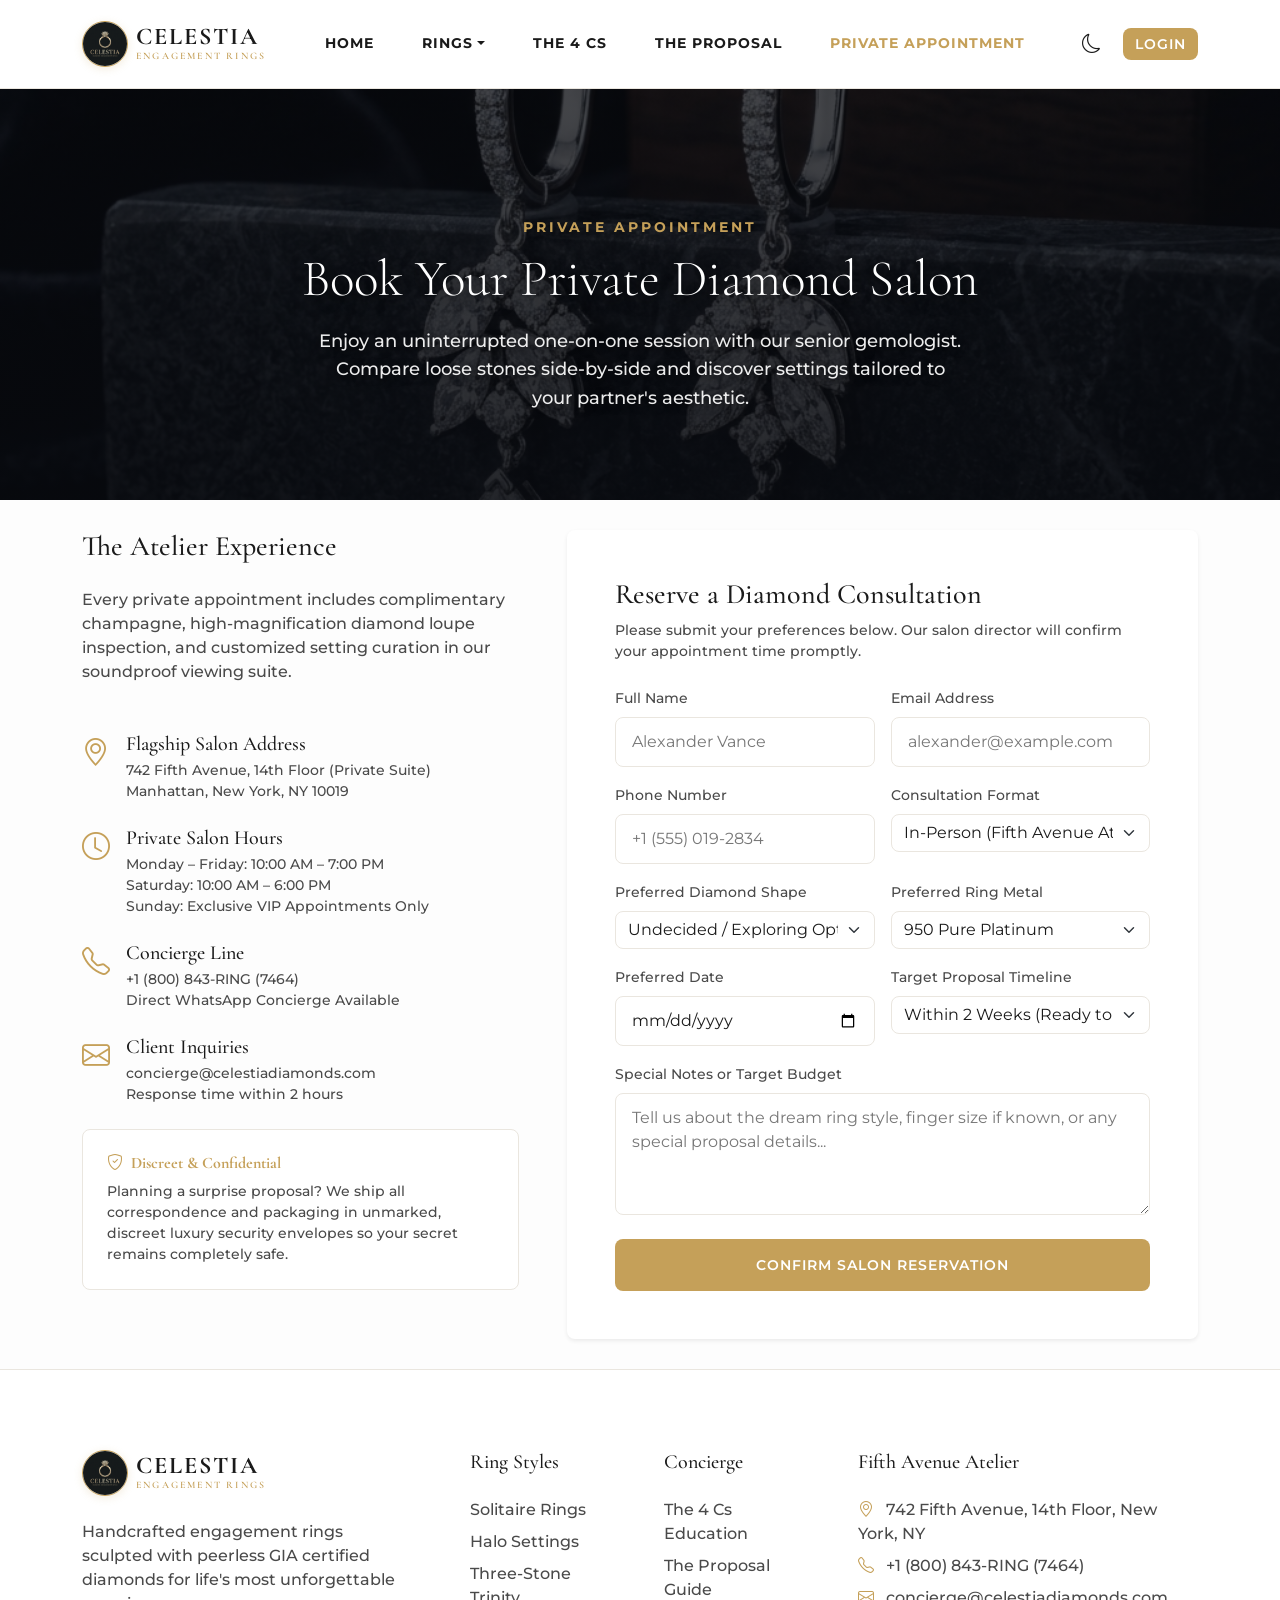
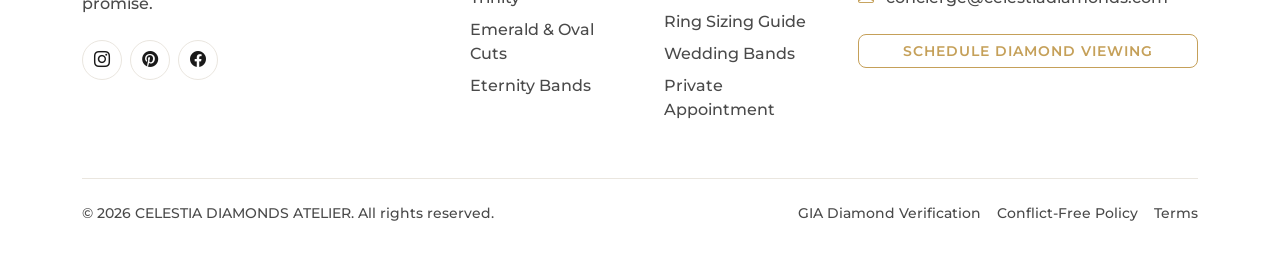
==== contact.html @ c5ca7480 "Add files via upload" ====
<!DOCTYPE html>
<html lang="en" data-theme="light" dir="ltr">

<head>
    <meta charset="UTF-8">
    <meta name="viewport" content="width=device-width, initial-scale=1.0">
    <title>Private Diamond Consultation & Salon | CELESTIA</title>
    <meta name="description" content="Book a private diamond consultation at CELESTIA's Fifth Avenue salon. View GIA certified loose diamonds, try bespoke ring settings, and meet with a master diamantaire.">
    <link href="https://cdn.jsdelivr.net/npm/bootstrap@5.3.0/dist/css/bootstrap.min.css" rel="stylesheet">
    <link href="https://cdn.jsdelivr.net/npm/bootstrap-icons@1.10.0/font/bootstrap-icons.css" rel="stylesheet">
    <link rel="stylesheet" href="assets/css/style.css">
    <link rel="icon" type="image/png" href="assets/images/favicon.png">
</head>

<body>

    <!-- Header Navigation -->
    <nav class="navbar navbar-expand-lg sticky-top">
        <div class="container">
            <a class="navbar-brand text-nowrap d-flex align-items-center gap-2" href="index.html">
                <img src="assets/images/logo-main.png" alt="Celestia Diamonds Logo" class="brand-logo-img">
                <div class="d-flex flex-column justify-content-center">
                    <span class="brand-font" style="line-height: 1; letter-spacing: 2px;">CELESTIA</span>
                    <span style="font-size: 0.62rem; letter-spacing: 2.2px; color: var(--accent-gold); font-weight: 600; text-transform: uppercase;">ENGAGEMENT RINGS</span>
                </div>
            </a>

            <div class="d-flex align-items-center order-lg-3 gap-3">
                <div class="desktop-auth-btns d-none d-lg-flex ms-3">
                    <a href="login.html" class="btn btn-gold">Login</a>
                </div>

                <button class="navbar-toggler ms-2 border-0" type="button" data-bs-toggle="collapse"
                    data-bs-target="#navbarContent" aria-label="Toggle navigation">
                    <span class="navbar-toggler-icon"></span>
                </button>
            </div>

            <div class="collapse navbar-collapse order-lg-2" id="navbarContent">
                <ul class="navbar-nav mx-auto mb-2 mb-lg-0 gap-lg-3">
                    <li class="nav-item"><a class="nav-link" href="index.html">Home</a></li>
                    <li class="nav-item dropdown">
                        <a class="nav-link dropdown-toggle" href="#" role="button" data-bs-toggle="dropdown">Rings</a>
                        <ul class="dropdown-menu border-0 shadow-sm">
                            <li><a class="dropdown-item" href="jewellery.html#solitaires">Solitaire Rings</a></li>
                            <li><a class="dropdown-item" href="jewellery.html#halos">Halo & Pavé</a></li>
                            <li><a class="dropdown-item" href="jewellery.html#three-stone">Three-Stone Trinity</a></li>
                            <li><a class="dropdown-item" href="jewellery.html#fancy-cuts">Emerald & Oval Cuts</a></li>
                            <li><a class="dropdown-item" href="jewellery.html#vintage">Vintage Heirloom</a></li>
                            <li><hr class="dropdown-divider"></li>
                            <li><a class="dropdown-item" href="jewellery.html#bands">Diamond Wedding Bands</a></li>
                        </ul>
                    </li>
                    <li class="nav-item"><a class="nav-link" href="diamonds.html">The 4 Cs</a></li>
                    <li class="nav-item"><a class="nav-link" href="gifting.html">The Proposal</a></li>
                    <li class="nav-item"><a class="nav-link active" href="contact.html">Private Appointment</a></li>
                </ul>

                <div class="d-flex align-items-center justify-content-center gap-3 my-3 my-lg-0 ms-lg-2">
                    <button id="theme-toggle" class="icon-btn" title="Toggle Theme"><i class="bi bi-moon"></i></button>
                </div>
                <div class="d-lg-none mt-3 pb-3 border-top pt-3 d-flex flex-column gap-2">
                    <a href="login.html" class="btn btn-gold w-100">Login</a>
                </div>
            </div>
        </div>
    </nav>

    <!-- Page Hero Banner with Diamond Background -->
    <div class="page-hero-banner" style="background-image: url('assets/images/earring.png');">
        <div class="container text-center">
            <span class="hero-subtitle text-uppercase letter-spacing-2 d-block mb-2">Private Appointment</span>
            <h1 class="brand-font display-4 mb-3">Book Your Private Diamond Salon</h1>
            <p class="mx-auto mb-0" style="max-width: 650px;">Enjoy an uninterrupted one-on-one session with our senior gemologist. Compare loose stones side-by-side and discover settings tailored to your partner's aesthetic.</p>
        </div>
    </div>

    <!-- Contact & Booking Section -->
    <section class="section-padding">
        <div class="container">
            <div class="row g-5">
                <div class="col-lg-5">
                    <h3 class="brand-font mb-4">The Atelier Experience</h3>
                    <p class="text-secondary mb-5">Every private appointment includes complimentary champagne, high-magnification diamond loupe inspection, and customized setting curation in our soundproof viewing suite.</p>

                    <div class="mb-4 d-flex align-items-start gap-3">
                        <i class="bi bi-geo-alt fs-3 text-gold"></i>
                        <div>
                            <h5 class="brand-font mb-1">Flagship Salon Address</h5>
                            <p class="text-secondary small mb-0">742 Fifth Avenue, 14th Floor (Private Suite)<br>Manhattan, New York, NY 10019</p>
                        </div>
                    </div>

                    <div class="mb-4 d-flex align-items-start gap-3">
                        <i class="bi bi-clock fs-3 text-gold"></i>
                        <div>
                            <h5 class="brand-font mb-1">Private Salon Hours</h5>
                            <p class="text-secondary small mb-0">Monday – Friday: 10:00 AM – 7:00 PM<br>Saturday: 10:00 AM – 6:00 PM<br>Sunday: Exclusive VIP Appointments Only</p>
                        </div>
                    </div>

                    <div class="mb-4 d-flex align-items-start gap-3">
                        <i class="bi bi-telephone fs-3 text-gold"></i>
                        <div>
                            <h5 class="brand-font mb-1">Concierge Line</h5>
                            <p class="text-secondary small mb-0">+1 (800) 843-RING (7464)<br>Direct WhatsApp Concierge Available</p>
                        </div>
                    </div>

                    <div class="mb-4 d-flex align-items-start gap-3">
                        <i class="bi bi-envelope fs-3 text-gold"></i>
                        <div>
                            <h5 class="brand-font mb-1">Client Inquiries</h5>
                            <p class="text-secondary small mb-0">concierge@celestiadiamonds.com<br>Response time within 2 hours</p>
                        </div>
                    </div>

                    <div class="p-4 bg-surface rounded border mt-4" style="border-color: var(--border-color) !important;">
                        <h6 class="brand-font text-gold mb-2"><i class="bi bi-shield-check me-2"></i>Discreet & Confidential</h6>
                        <p class="text-secondary small mb-0">Planning a surprise proposal? We ship all correspondence and packaging in unmarked, discreet luxury security envelopes so your secret remains completely safe.</p>
                    </div>
                </div>

                <!-- Booking Form -->
                <div class="col-lg-7">
                    <div class="premium-card p-4 p-md-5 bg-white border-0 shadow-sm rounded">
                        <h3 class="brand-font mb-2">Reserve a Diamond Consultation</h3>
                        <p class="text-secondary small mb-4">Please submit your preferences below. Our salon director will confirm your appointment time promptly.</p>

                        <form id="appointment-form">
                            <div class="row g-3">
                                <div class="col-md-6">
                                    <label class="form-label small fw-semibold text-secondary">Full Name</label>
                                    <input type="text" class="form-control" required placeholder="Alexander Vance">
                                </div>
                                <div class="col-md-6">
                                    <label class="form-label small fw-semibold text-secondary">Email Address</label>
                                    <input type="email" class="form-control" required placeholder="alexander@example.com">
                                </div>
                                <div class="col-md-6">
                                    <label class="form-label small fw-semibold text-secondary">Phone Number</label>
                                    <input type="tel" class="form-control" placeholder="+1 (555) 019-2834">
                                </div>
                                <div class="col-md-6">
                                    <label class="form-label small fw-semibold text-secondary">Consultation Format</label>
                                    <select class="form-select">
                                        <option value="salon">In-Person (Fifth Avenue Atelier)</option>
                                        <option value="virtual">Virtual 1-on-1 HD Video Session</option>
                                    </select>
                                </div>
                                <div class="col-md-6">
                                    <label class="form-label small fw-semibold text-secondary">Preferred Diamond Shape</label>
                                    <select class="form-select">
                                        <option value="any">Undecided / Exploring Options</option>
                                        <option value="round">Round Brilliant</option>
                                        <option value="oval">Oval Cut</option>
                                        <option value="emerald">Emerald Cut</option>
                                        <option value="cushion">Cushion Cut</option>
                                        <option value="pear">Pear Cut</option>
                                        <option value="radiant">Radiant Cut</option>
                                    </select>
                                </div>
                                <div class="col-md-6">
                                    <label class="form-label small fw-semibold text-secondary">Preferred Ring Metal</label>
                                    <select class="form-select">
                                        <option value="platinum">950 Pure Platinum</option>
                                        <option value="yellow-gold">18k Royal Yellow Gold</option>
                                        <option value="white-gold">18k White Gold</option>
                                        <option value="rose-gold">18k Rose Gold</option>
                                    </select>
                                </div>
                                <div class="col-md-6">
                                    <label class="form-label small fw-semibold text-secondary">Preferred Date</label>
                                    <input type="date" class="form-control" required>
                                </div>
                                <div class="col-md-6">
                                    <label class="form-label small fw-semibold text-secondary">Target Proposal Timeline</label>
                                    <select class="form-select">
                                        <option value="urgent">Within 2 Weeks (Ready to Ship)</option>
                                        <option value="month">Within 1-2 Months</option>
                                        <option value="three-months">Within 3-6 Months</option>
                                        <option value="exploring">Just Beginning the Journey</option>
                                    </select>
                                </div>
                                <div class="col-12">
                                    <label class="form-label small fw-semibold text-secondary">Special Notes or Target Budget</label>
                                    <textarea class="form-control" rows="4" placeholder="Tell us about the dream ring style, finger size if known, or any special proposal details..."></textarea>
                                </div>
                                <div class="col-12 mt-4">
                                    <button type="submit" class="btn btn-gold w-100 py-3">Confirm Salon Reservation</button>
                                </div>
                            </div>
                        </form>
                    </div>
                </div>
            </div>
        </div>
    </section>

    <!-- Footer -->
    <footer class="footer">
        <div class="container">
            <div class="row g-5 mb-5">
                <div class="col-lg-4">
                    <a class="navbar-brand text-nowrap d-flex align-items-center gap-2 mb-4" href="index.html">
                        <img src="assets/images/logo-main.png" alt="Celestia Diamonds Logo" class="brand-logo-img">
                        <div class="d-flex flex-column justify-content-center">
                            <span class="brand-font" style="line-height: 1; letter-spacing: 2px;">CELESTIA</span>
                            <span style="font-size: 0.62rem; letter-spacing: 2.2px; color: var(--accent-gold); font-weight: 600; text-transform: uppercase;">ENGAGEMENT RINGS</span>
                        </div>
                    </a>
                    <p class="text-secondary mb-4 pe-lg-4">Handcrafted engagement rings sculpted with peerless GIA certified diamonds for life's most unforgettable promise.</p>
                    <div class="d-flex gap-2 social-links">
                        <a href="#"><i class="bi bi-instagram"></i></a>
                        <a href="#"><i class="bi bi-pinterest"></i></a>
                        <a href="#"><i class="bi bi-facebook"></i></a>
                    </div>
                </div>

                <div class="col-lg-2 col-md-6">
                    <h5 class="brand-font mb-4">Ring Styles</h5>
                    <a href="jewellery.html#solitaires" class="footer-link">Solitaire Rings</a>
                    <a href="jewellery.html#halos" class="footer-link">Halo Settings</a>
                    <a href="jewellery.html#three-stone" class="footer-link">Three-Stone Trinity</a>
                    <a href="jewellery.html#fancy-cuts" class="footer-link">Emerald & Oval Cuts</a>
                    <a href="jewellery.html#bands" class="footer-link">Eternity Bands</a>
                </div>

                <div class="col-lg-2 col-md-6">
                    <h5 class="brand-font mb-4">Concierge</h5>
                    <a href="diamonds.html" class="footer-link">The 4 Cs Education</a>
                    <a href="gifting.html" class="footer-link">The Proposal Guide</a>
                    <a href="jewellery.html" class="footer-link">Ring Sizing Guide</a>
                    <a href="jewellery.html#bands" class="footer-link">Wedding Bands</a>
                    <a href="contact.html" class="footer-link">Private Appointment</a>
                </div>

                <div class="col-lg-4 col-md-12">
                    <h5 class="brand-font mb-4">Fifth Avenue Atelier</h5>
                    <p class="text-secondary mb-2"><i class="bi bi-geo-alt me-2 text-gold"></i> 742 Fifth Avenue, 14th Floor, New York, NY</p>
                    <p class="text-secondary mb-2"><i class="bi bi-telephone me-2 text-gold"></i> +1 (800) 843-RING (7464)</p>
                    <p class="text-secondary mb-4"><i class="bi bi-envelope me-2 text-gold"></i> concierge@celestiadiamonds.com</p>
                    <a href="contact.html" class="btn btn-outline-gold w-100">Schedule Diamond Viewing</a>
                </div>
            </div>

            <div class="d-flex flex-column flex-md-row justify-content-between align-items-center border-top pt-4"
                style="border-color: var(--border-color) !important;">
                <p class="text-secondary small mb-0">&copy; <span id="current-year"></span> CELESTIA DIAMONDS ATELIER. All rights reserved.</p>
                <div class="d-flex gap-3 mt-3 mt-md-0">
                    <a href="#" class="text-secondary small text-decoration-none">GIA Diamond Verification</a>
                    <a href="#" class="text-secondary small text-decoration-none">Conflict-Free Policy</a>
                    <a href="#" class="text-secondary small text-decoration-none">Terms</a>
                </div>
            </div>
        </div>
    </footer>

    <script src="https://cdn.jsdelivr.net/npm/bootstrap@5.3.0/dist/js/bootstrap.bundle.min.js"></script>
    <script src="assets/js/main.js"></script>
</body>

</html>
---- assets/css/style.css ----
@import url('https://fonts.googleapis.com/css2?family=Cormorant+Garamond:ital,wght@0,400;0,500;0,600;0,700;1,400;1,600&family=Montserrat:wght@300;400;500;600;700&display=swap');

:root {
    --bg-color: #FDFDFD;
    --surface-color: #FFFFFF;
    --text-primary: #1A1A1A;
    --text-secondary: #4A4A4A;
    --accent-gold: #C5A059;
    --accent-gold-hover: #AF8B44;
    --border-color: #EAE6DF;
    
    --border-radius-sm: 4px;
    --border-radius: 8px;
    --border-radius-lg: 12px;
    --border-radius-circle: 50%;
    
    /* Override Bootstrap border radius variables */
    --bs-border-radius: var(--border-radius);
    --bs-border-radius-sm: var(--border-radius-sm);
    --bs-border-radius-lg: var(--border-radius-lg);
    --bs-border-radius-xl: var(--border-radius-lg);
    --bs-border-radius-2xl: 16px;
    
    --font-heading: 'Cormorant Garamond', Georgia, serif;
    --font-body: 'Montserrat', sans-serif;
    
    --transition: all 0.3s ease-in-out;
}

[data-theme="dark"] {
    --bg-color: #121212;
    --surface-color: #1E1E1E;
    --text-primary: #FFFFFF;
    --text-secondary: #E0E0E0;
    --border-color: #333333;
}

[data-theme="dark"] .text-secondary {
    color: var(--text-secondary) !important;
}

[data-theme="dark"] ul.list-unstyled li,
[data-theme="dark"] .list-unstyled li {
    color: var(--text-primary) !important;
}

[data-theme="dark"] .navbar-toggler-icon {
    filter: invert(1);
}

[data-theme="dark"] .bg-light {
    background-color: var(--bg-color) !important;
    color: var(--text-primary) !important;
}

[data-theme="dark"] .bg-white {
    background-color: var(--surface-color) !important;
    color: var(--text-primary) !important;
}

[data-theme="dark"] .text-dark {
    color: var(--text-primary) !important;
}

[data-theme="dark"] .btn-outline-dark {
    border-color: var(--accent-gold) !important;
    color: var(--accent-gold) !important;
}

[data-theme="dark"] .btn-outline-dark:hover {
    background-color: var(--accent-gold) !important;
    color: #FFFFFF !important;
}

.bg-gold {
    background-color: var(--accent-gold) !important;
    color: #FFFFFF !important;
}

.bg-gold i, 
.bg-gold h1, .bg-gold h2, .bg-gold h3, .bg-gold h4, .bg-gold h5, .bg-gold h6, 
.bg-gold p, .bg-gold span {
    color: #FFFFFF !important;
}

html, body {
    max-width: 100%;
    overflow-x: hidden;
}

body {
    background-color: var(--bg-color);
    color: var(--text-primary);
    font-family: var(--font-body);
    font-weight: 500;
    transition: background-color 0.3s ease, color 0.3s ease;
    padding-top: 80px;
}

h1, h2, h3, h4, h5, h6, .brand-font {
    font-family: var(--font-heading);
}

/* RTL Support */
[dir="rtl"] {
    text-align: right;
}

[dir="rtl"] .ms-auto {
    margin-right: auto !important;
    margin-left: 0 !important;
}

[dir="rtl"] .me-3 {
    margin-left: 1rem !important;
    margin-right: 0 !important;
}

[dir="rtl"] .ps-3 {
    padding-right: 1rem !important;
    padding-left: 0 !important;
}

/* Navigation */
.navbar {
    background-color: var(--surface-color);
    border-bottom: 1px solid var(--border-color);
    padding: 1rem 0;
    position: fixed !important;
    top: 0;
    left: 0;
    width: 100%;
    z-index: 1050 !important;
}

.nav-link, .navbar-brand {
    color: var(--text-primary) !important;
}

.navbar-brand {
    font-family: var(--font-heading);
    font-size: 1.5rem;
    font-weight: 700;
}

.nav-link {
    font-weight: 700;
    text-transform: uppercase;
    font-size: 0.9rem;
    letter-spacing: 1px;
    padding: 0.5rem 1rem !important;
    transition: var(--transition);
}

.nav-link:hover, .nav-link.active {
    color: var(--accent-gold) !important;
}

.btn {
    border-radius: var(--border-radius);
}

.btn-gold {
    background-color: var(--accent-gold);
    color: #fff;
    border: none;
    border-radius: var(--border-radius);
    transition: var(--transition);
    text-transform: uppercase;
    letter-spacing: 1px;
    font-size: 0.85rem;
    font-weight: 600;
}

.btn-gold:hover {
    background-color: var(--accent-gold-hover);
    color: #fff;
}

.btn-outline-gold {
    border: 1px solid var(--accent-gold);
    color: var(--accent-gold);
    background: transparent;
    border-radius: var(--border-radius);
    transition: var(--transition);
    text-transform: uppercase;
    letter-spacing: 1px;
    font-size: 0.85rem;
    font-weight: 600;
}

.btn-outline-gold:hover {
    background-color: var(--accent-gold);
    color: #fff;
}

.brand-logo-img {
    height: 46px;
    width: 46px;
    object-fit: cover;
    border-radius: 50%;
    border: 1.5px solid var(--accent-gold);
    box-shadow: 0 2px 8px rgba(197, 160, 89, 0.2);
}

/* Utilities */
.text-gold {
    color: var(--accent-gold) !important;
    font-weight: 700 !important;
}
.text-secondary {
    color: var(--text-secondary) !important;
    font-weight: 500 !important;
}
.lead {
    font-weight: 500 !important;
}
.bg-surface {
    background-color: var(--surface-color) !important;
}

/* Theme Toggle & RTL Toggle */
.icon-btn {
    cursor: pointer;
    font-size: 1.2rem;
    color: var(--text-primary);
    transition: var(--transition);
    background: transparent;
    border: none;
    display: flex;
    align-items: center;
    justify-content: center;
}

.icon-btn:hover {
    color: var(--accent-gold);
}

/* Hero Section */
.hero-section {
    height: calc(100vh - 70px);
    display: flex;
    align-items: center;
    position: relative;
    background-color: var(--surface-color);
    overflow: hidden;
}

.hero-content {
    z-index: 2;
    position: relative;
}

.hero-subtitle {
    font-size: 0.9rem;
    text-transform: uppercase;
    letter-spacing: 3px;
    color: var(--accent-gold);
    display: block;
    margin-bottom: 1rem;
    font-weight: 700;
}

.hero-title {
    font-size: 4rem;
    line-height: 1.2;
    margin-bottom: 1.5rem;
}

@media (max-width: 768px) {
    .hero-section {
        height: auto;
        min-height: auto;
        padding: 2rem 0;
    }
    .hero-title {
        font-size: 2.5rem;
    }
}

/* Page Hero Banner with Diamond Background */
.page-hero-banner {
    position: relative;
    min-height: 420px;
    display: flex;
    align-items: center;
    justify-content: center;
    background-size: cover;
    background-position: center center;
    background-repeat: no-repeat;
    color: #ffffff !important;
    padding: 130px 20px 80px;
    margin-top: 0;
    overflow: hidden;
    text-align: center;
}

.page-hero-banner::before {
    content: '';
    position: absolute;
    top: 0;
    left: 0;
    width: 100%;
    height: 100%;
    background: linear-gradient(180deg, rgba(8, 10, 15, 0.75) 0%, rgba(8, 10, 15, 0.88) 100%);
    z-index: 1;
}

.page-hero-banner .container {
    position: relative;
    z-index: 2;
    max-width: 900px;
    margin: 0 auto;
}

.page-hero-banner .hero-subtitle {
    color: var(--accent-gold) !important;
    letter-spacing: 3px;
    font-size: 0.88rem;
    font-weight: 700;
    text-transform: uppercase;
    display: inline-block;
    margin-bottom: 0.85rem;
    text-shadow: 0 2px 8px rgba(0, 0, 0, 0.7);
}

.page-hero-banner h1,
.page-hero-banner .hero-title {
    color: #ffffff !important;
    font-family: var(--font-heading);
    font-size: 3.2rem;
    line-height: 1.25;
    margin-bottom: 1.1rem;
    text-shadow: 0 4px 16px rgba(0, 0, 0, 0.8);
}

.page-hero-banner p,
.page-hero-banner .lead {
    color: rgba(255, 255, 255, 0.92) !important;
    text-shadow: 0 2px 8px rgba(0, 0, 0, 0.7);
    font-size: 1.12rem;
    line-height: 1.6;
    max-width: 720px;
    margin: 0 auto;
}

@media (max-width: 768px) {
    .page-hero-banner {
        min-height: 340px;
        padding: 110px 15px 60px;
    }
    .page-hero-banner h1,
    .page-hero-banner .hero-title {
        font-size: 2.2rem;
    }
    .page-hero-banner p {
        font-size: 1rem;
    }
}

/* Sections */
.section-padding {
    padding: 30px 0;
}

.section-title {
    margin-bottom: 3rem;
}

.section-title h2 {
    font-size: 2.5rem;
    margin-top: 0.5rem;
}

/* Cards & Boxed Containers */
.card,
.premium-card {
    background-color: var(--surface-color);
    border: 1px solid var(--border-color);
    border-radius: var(--border-radius) !important;
    overflow: hidden;
    transition: var(--transition);
    height: 100%;
    display: flex;
    flex-direction: column;
}

.border:not(hr):not(input):not(select):not(textarea):not(button):not(.border-bottom):not(.border-top):not(.border-start):not(.border-end):not(.border-0) {
    border-radius: var(--border-radius);
}

.rounded {
    border-radius: var(--border-radius) !important;
}

.premium-card.text-center {
    align-items: center;
}

.premium-card > *:last-child {
    margin-top: auto !important;
}

.premium-card:hover {
    transform: translateY(-10px);
    box-shadow: 0 15px 30px rgba(0,0,0,0.05);
    border-color: var(--accent-gold);
}

[data-theme="dark"] .premium-card:hover {
    box-shadow: 0 15px 30px rgba(0,0,0,0.5);
}

.premium-img-container {
    height: 300px;
    background-color: #f5f5f5;
    position: relative;
    overflow: hidden;
    border-radius: var(--border-radius);
}

.premium-img-container.rounded-circle {
    border-radius: 50% !important;
}

[data-theme="dark"] .premium-img-container {
    background-color: #2a2a2a;
}

.premium-img-container img {
    width: 100%;
    height: 100%;
    object-fit: cover;
    transition: var(--transition);
}

.premium-card:hover .premium-img-container img {
    transform: scale(1.05);
}

.form-control, .input-group-text, .form-select {
    background-color: var(--surface-color);
    border: 1px solid var(--border-color);
    color: var(--text-primary);
    border-radius: var(--border-radius);
}

.form-control {
    padding: 0.75rem 1rem;
}

.form-control:focus, .form-select:focus {
    background-color: var(--surface-color);
    border-color: var(--accent-gold);
    box-shadow: 0 0 0 0.2rem rgba(212, 175, 55, 0.2);
    color: var(--text-primary);
}

.form-control::placeholder {
    color: var(--text-secondary);
    opacity: 0.75;
}

.form-select option,
select option {
    background-color: var(--surface-color) !important;
    color: var(--text-primary) !important;
}

[data-theme="dark"] .form-select option,
[data-theme="dark"] select option {
    background-color: #1E1E1E !important;
    color: #FFFFFF !important;
}

/* Footer */
.footer {
    background-color: var(--surface-color);
    border-top: 1px solid var(--border-color);
    padding: 80px 0 30px;
}

.footer h5,
.footer p,
.footer .navbar-brand,
.footer .social-links,
.footer .footer-link {
    text-align: start !important;
    justify-content: flex-start !important;
}

@media (max-width: 767px) {
    .footer h5,
    .footer p,
    .footer .navbar-brand,
    .footer .social-links,
    .footer .footer-link {
        text-align: center !important;
        justify-content: center !important;
    }
}

.footer-link {
    color: var(--text-secondary);
    text-decoration: none;
    transition: var(--transition);
    display: block;
    margin-bottom: 0.5rem;
}

.footer-link:hover {
    color: var(--accent-gold);
}

.social-links a {
    display: inline-flex;
    align-items: center;
    justify-content: center;
    width: 40px;
    height: 40px;
    border: 1px solid var(--border-color);
    border-radius: 50%;
    color: var(--text-primary);
    text-decoration: none;
    transition: var(--transition);
}

.social-links a:hover {
    background-color: var(--accent-gold);
    color: #fff;
    border-color: var(--accent-gold);
}

/* Auth Pages */
body.auth-page {
    padding-top: 0 !important;
}

.auth-top-corner {
    position: fixed;
    top: 20px;
    right: 24px;
    z-index: 1060;
}

.auth-top-corner .icon-btn {
    width: 44px;
    height: 44px;
    display: flex;
    align-items: center;
    justify-content: center;
    border-radius: 50%;
    background-color: var(--surface-color);
    border: 1px solid var(--border-color);
    color: var(--text-primary);
    box-shadow: 0 4px 14px rgba(0, 0, 0, 0.08);
    transition: var(--transition);
}

.auth-top-corner .icon-btn:hover {
    color: var(--accent-gold);
    border-color: var(--accent-gold);
    transform: translateY(-2px);
    box-shadow: 0 6px 18px rgba(197, 160, 89, 0.25);
}

.auth-wrapper {
    min-height: 100vh;
    display: flex;
    align-items: center;
    justify-content: center;
    background-color: var(--bg-color);
    padding: 40px 0;
}

.auth-card {
    background-color: var(--surface-color);
    border: 1px solid var(--border-color);
    padding: 40px;
    border-radius: var(--border-radius);
    box-shadow: 0 10px 30px rgba(0,0,0,0.02);
}

[data-theme="dark"] .auth-card {
    box-shadow: 0 10px 30px rgba(0,0,0,0.2);
}

/* CTA Button Alignment & Responsive Layout Rules */
.hero-cta-group,
.cta-group {
    display: flex;
    align-items: center;
    gap: 1rem;
    flex-wrap: wrap;
    width: 100%;
}

.hero-cta-group .btn,
.cta-group .btn {
    padding: 0.75rem 1.75rem;
    font-weight: 600;
    letter-spacing: 1px;
    display: inline-flex;
    align-items: center;
    justify-content: center;
    text-align: center;
    transition: var(--transition);
}

@media (min-width: 992px) {
    .hero-cta-group,
    .cta-group.align-lg-start {
        justify-content: flex-start !important;
    }
    
    .hero-cta-group .btn,
    .cta-group .btn {
        width: auto;
        min-width: 180px;
    }
}

/* Tablet & Mobile View Alignment (<992px) */
@media (max-width: 991px) {
    h1, h2, h3, h4, h5, h6, 
    p, span, .lead, .hero-subtitle, .brand-font,
    .section-title, .hero-content, 
    .card-body, .premium-card,
    .badge, i[class^="bi-"], .bi {
        text-align: center !important;
    }
    
    .hero-content {
        display: flex;
        flex-direction: column;
        align-items: center;
        text-align: center;
    }

    .hero-cta-group,
    .cta-group {
        justify-content: center !important;
    }

    .hero-cta-group .btn,
    .cta-group .btn {
        min-width: 160px;
    }
    
    /* List styling for Services (Icons & Text) */
    ul.list-unstyled li.d-flex {
        flex-direction: column !important;
        align-items: center !important;
        text-align: center !important;
    }

    ul.list-unstyled li.d-flex i {
        margin-bottom: 0.5rem;
    }
    
    /* Ensure icon wrappers have proper mobile margin */
    .ms-3, .ps-3 {
        margin-left: 0 !important;
        padding-left: 0 !important;
    }

    /* Make image container responsive */
    .premium-img-container:not(.rounded-circle) {
        height: auto !important;
        aspect-ratio: 4/3;
    }
}

/* Mobile Hero Buttons & Small Screen Fixes (<576px / 360px) */
@media (max-width: 576px) {
    html, body {
        overflow-x: hidden !important;
    }

    .container {
        padding-left: 15px !important;
        padding-right: 15px !important;
    }

    .row {
        margin-left: -10px !important;
        margin-right: -10px !important;
    }

    .row > [class*="col-"] {
        padding-left: 10px !important;
        padding-right: 10px !important;
    }

    .hero-cta-group,
    .cta-group,
    .hero-section .d-flex.gap-3,
    .vh-100 .d-flex.gap-3 {
        flex-direction: column !important;
        align-items: stretch !important;
        width: 100%;
        max-width: 360px;
        margin-left: auto !important;
        margin-right: auto !important;
    }

    .hero-cta-group .btn,
    .cta-group .btn,
    .hero-section .d-flex.gap-3 .btn,
    .vh-100 .d-flex.gap-3 .btn {
        width: 100% !important;
        min-width: 100% !important;
        margin-bottom: 0.5rem;
    }
}

/* Extended Hamburger Menu (up to 1100px) */
@media (min-width: 992px) and (max-width: 1100px) {
    .navbar-expand-lg {
        flex-wrap: wrap;
    }
    .navbar-expand-lg .navbar-collapse {
        display: none !important;
        flex-basis: 100%;
    }
    .navbar-expand-lg .navbar-collapse.show {
        display: block !important;
    }
    .navbar-expand-lg .navbar-toggler {
        display: block !important;
        margin-left: auto;
    }
    .navbar-expand-lg .navbar-nav {
        flex-direction: column !important;
        align-items: center;
        margin-top: 1rem;
    }
    .desktop-auth-btns.d-lg-flex {
        display: none !important;
    }
    .navbar-collapse .d-lg-none {
        display: flex !important;
        justify-content: center;
    }
    .navbar-nav .dropdown-menu {
        position: static !important;
        text-align: center;
    }
}

/* --- Accordion & FAQ Premium Styles --- */
.accordion-item {
    border-radius: var(--border-radius) !important;
    overflow: hidden;
    transition: background-color 0.3s ease, border-color 0.3s ease, box-shadow 0.3s ease;
}

.accordion-button {
    border-radius: var(--border-radius);
    transition: background-color 0.3s ease, color 0.3s ease, border-color 0.3s ease, box-shadow 0.3s ease;
}

.accordion-button:focus {
    box-shadow: none;
    border-color: var(--accent-gold);
}

.accordion-button:not(.collapsed) {
    color: var(--accent-gold) !important;
    background-color: rgba(212, 175, 55, 0.08) !important;
}

/* Accordion Dark Mode Support */
[data-theme="dark"] .accordion-item {
    background-color: var(--surface-color) !important;
    border: 1px solid var(--border-color) !important;
}

[data-theme="dark"] .accordion-button {
    background-color: var(--surface-color) !important;
    color: var(--text-primary) !important;
}

[data-theme="dark"] .accordion-button:not(.collapsed) {
    color: var(--accent-gold) !important;
    background-color: rgba(212, 175, 55, 0.15) !important;
}

[data-theme="dark"] .accordion-button::after {
    filter: invert(1) grayscale(1) brightness(2);
}

[data-theme="dark"] .accordion-body {
    background-color: var(--surface-color) !important;
    color: var(--text-secondary) !important;
}

/* RTL Support for FAQ Accordion */
[dir="rtl"] .accordion-button {
    text-align: right !important;
    direction: rtl !important;
}

[dir="rtl"] .accordion-button::after {
    margin-right: auto !important;
    margin-left: 0 !important;
}

[dir="rtl"] .faq-question {
    direction: ltr;
    display: inline-block;
}

/* Mobile Navbar Toggler Top Alignment */
@media (max-width: 1100px) {
    .navbar {
        position: relative;
    }
    
    .navbar-toggler {
        position: absolute !important;
        top: 22px;
        z-index: 1100;
    }
    
    [dir="ltr"] .navbar-toggler {
        right: 20px;
        left: auto;
    }
    
    [dir="rtl"] .navbar-toggler {
        left: 20px;
        right: auto;
    }
}

/* --- Dropdown Menus Premium & Dark Mode Styles --- */
.dropdown-menu {
    background-color: var(--surface-color);
    border: 1px solid var(--border-color);
    border-radius: var(--border-radius);
    transition: var(--transition);
}

.dropdown-item {
    color: var(--text-primary);
    transition: var(--transition);
}

.dropdown-item:hover,
.dropdown-item:focus {
    background-color: rgba(212, 175, 55, 0.08) !important;
    color: var(--accent-gold) !important;
}

.dropdown-item.active {
    background-color: var(--accent-gold) !important;
    color: #FFFFFF !important;
}

/* Dropdown Dark Mode Specific overrides */
[data-theme="dark"] .dropdown-menu {
    background-color: var(--surface-color) !important;
    border-color: var(--border-color) !important;
}

[data-theme="dark"] .dropdown-item {
    color: var(--text-primary) !important;
}

[data-theme="dark"] .dropdown-item:hover,
[data-theme="dark"] .dropdown-item:focus {
    background-color: rgba(212, 175, 55, 0.15) !important;
    color: var(--accent-gold) !important;
}

[data-theme="dark"] .dropdown-item.active {
    background-color: var(--accent-gold) !important;
    color: #FFFFFF !important;
}
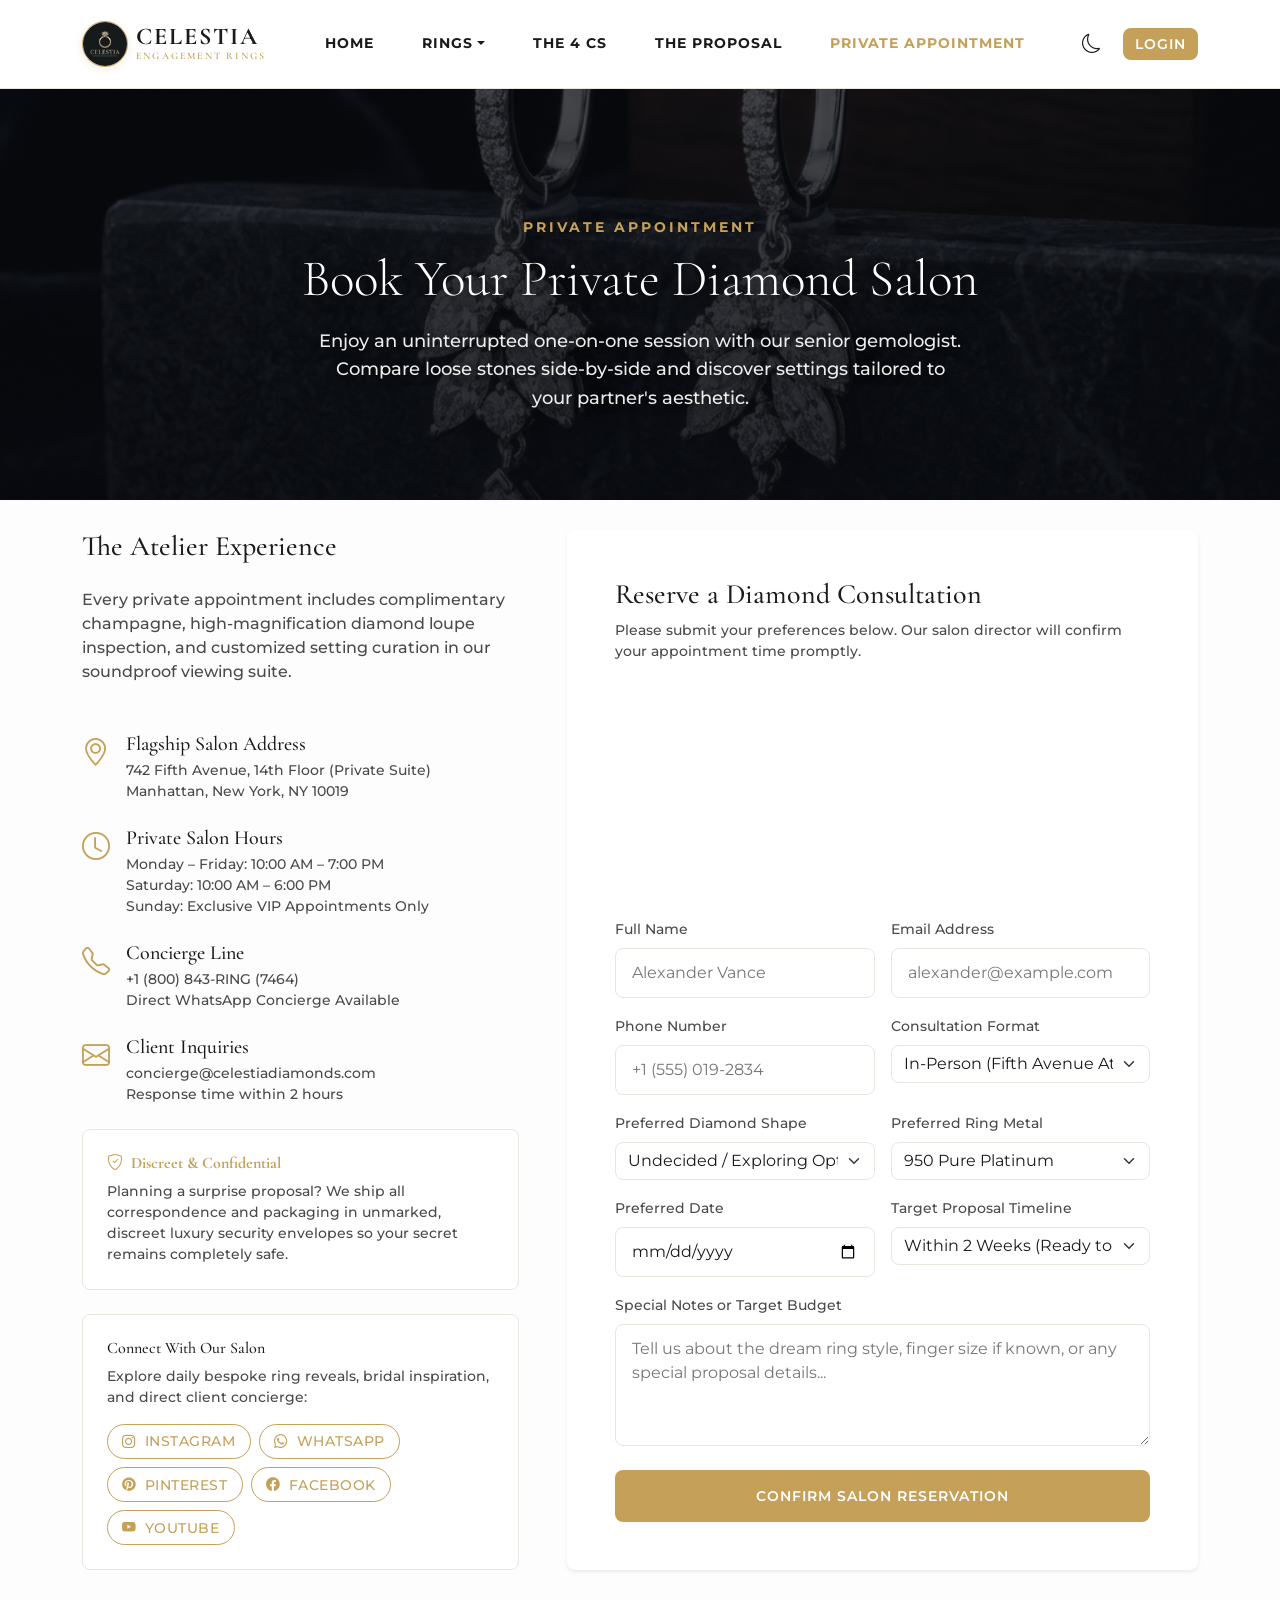
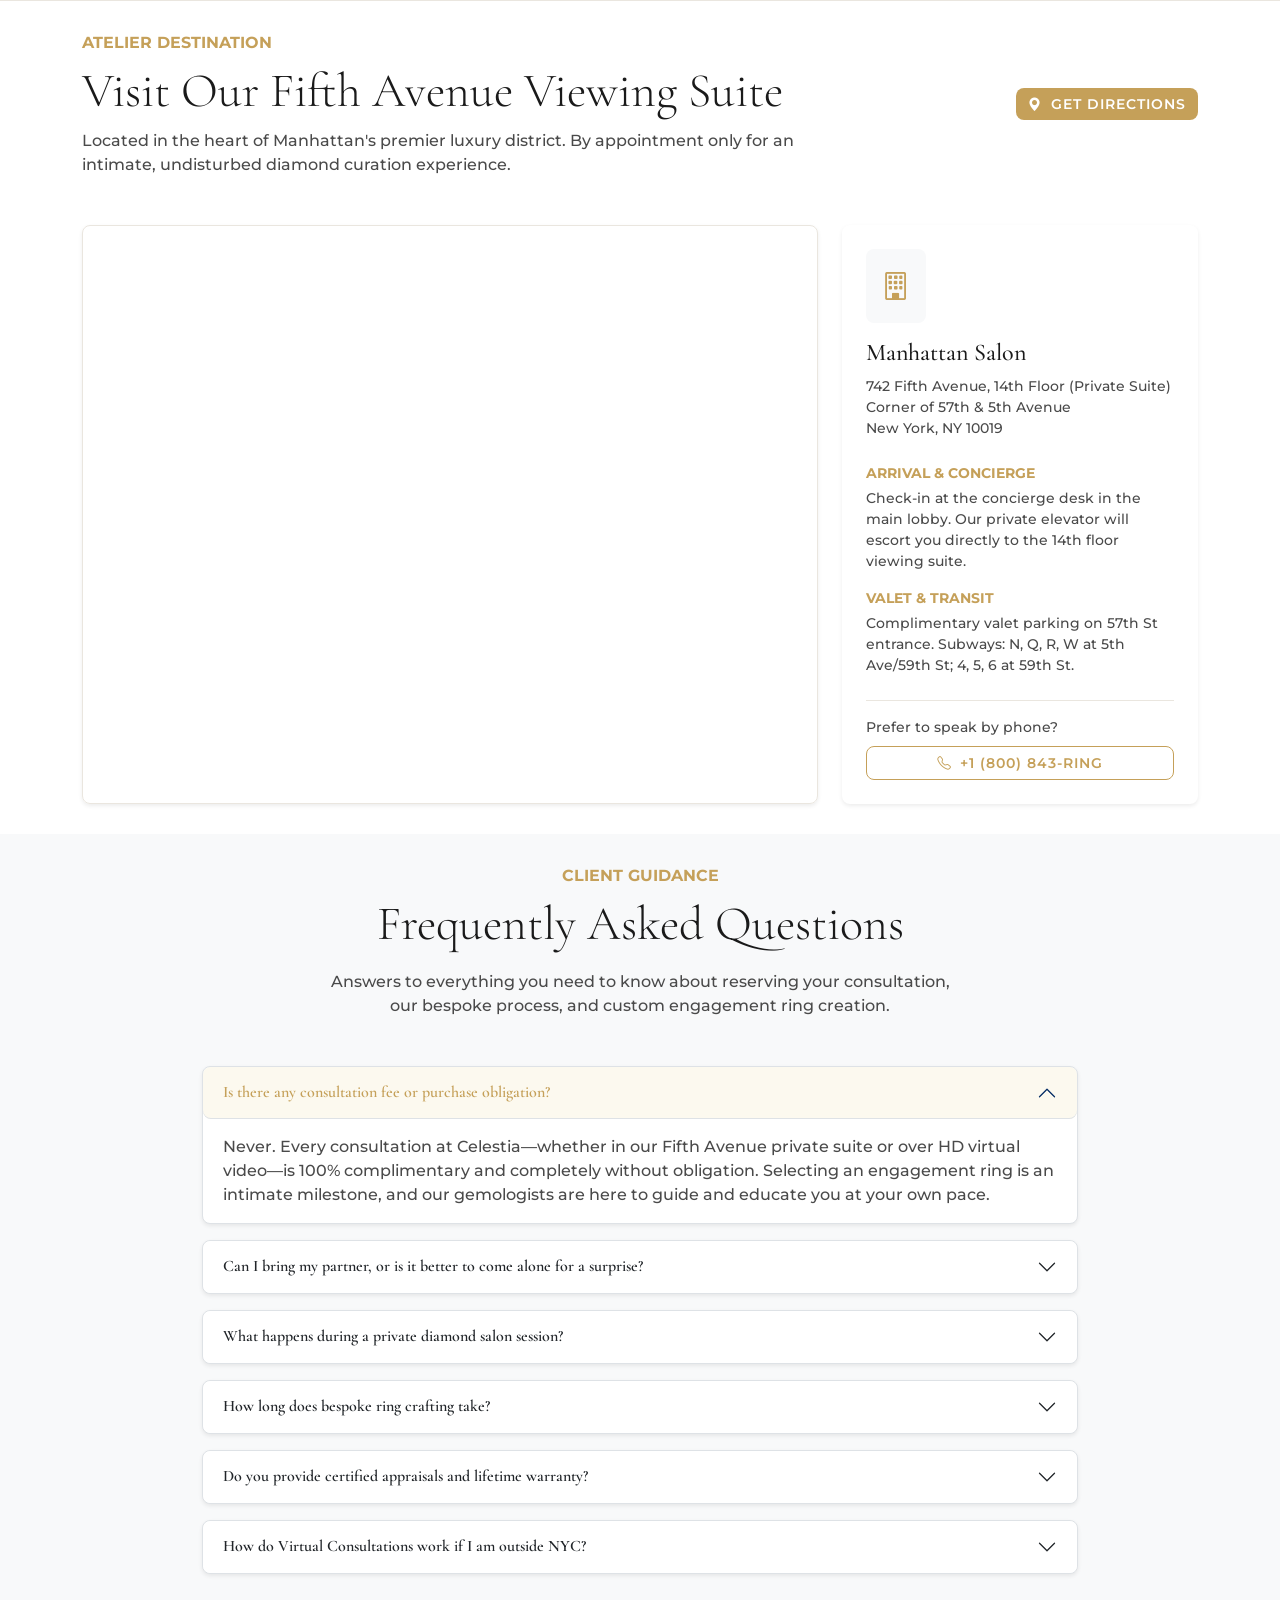
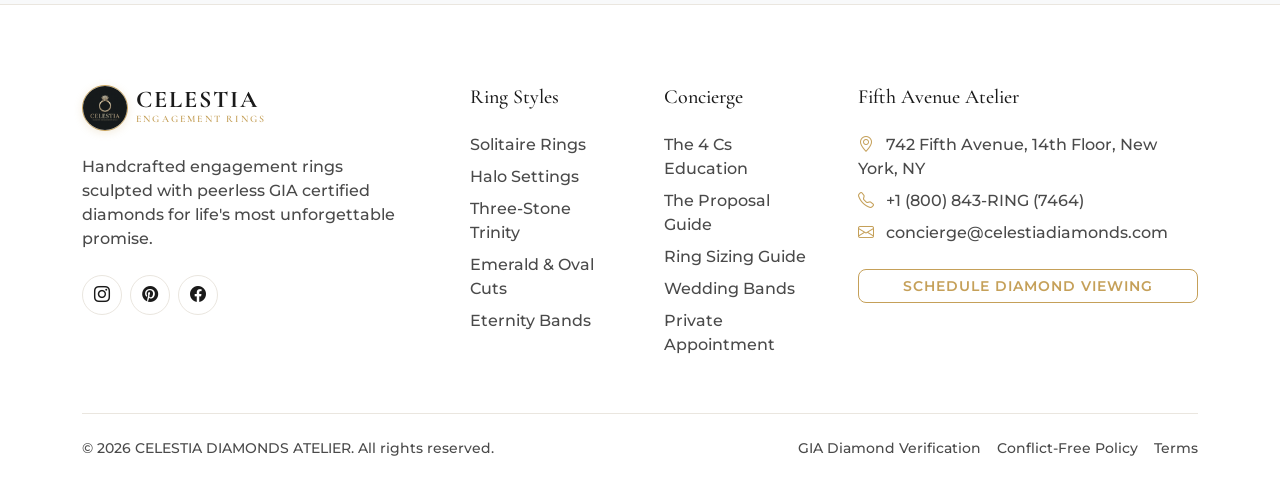
==== commit cc69c4b2: "Fix UI issues: 4Cs icon badge shapes, testimonial avatars, back-to-top button, appointment page FAQ/" ====
--- a/contact.html
+++ b/contact.html
@@ -119,6 +119,28 @@
                         <h6 class="brand-font text-gold mb-2"><i class="bi bi-shield-check me-2"></i>Discreet & Confidential</h6>
                         <p class="text-secondary small mb-0">Planning a surprise proposal? We ship all correspondence and packaging in unmarked, discreet luxury security envelopes so your secret remains completely safe.</p>
                     </div>
+
+                    <div class="p-4 bg-surface rounded border mt-4" style="border-color: var(--border-color) !important;">
+                        <h6 class="brand-font mb-2">Connect With Our Salon</h6>
+                        <p class="text-secondary small mb-3">Explore daily bespoke ring reveals, bridal inspiration, and direct client concierge:</p>
+                        <div class="d-flex flex-wrap gap-2 social-media-appointment">
+                            <a href="https://instagram.com" target="_blank" rel="noopener" class="btn btn-sm btn-outline-gold d-inline-flex align-items-center gap-2">
+                                <i class="bi bi-instagram"></i> <span>Instagram</span>
+                            </a>
+                            <a href="https://wa.me/18008437464" target="_blank" rel="noopener" class="btn btn-sm btn-outline-gold d-inline-flex align-items-center gap-2">
+                                <i class="bi bi-whatsapp"></i> <span>WhatsApp</span>
+                            </a>
+                            <a href="https://pinterest.com" target="_blank" rel="noopener" class="btn btn-sm btn-outline-gold d-inline-flex align-items-center gap-2">
+                                <i class="bi bi-pinterest"></i> <span>Pinterest</span>
+                            </a>
+                            <a href="https://facebook.com" target="_blank" rel="noopener" class="btn btn-sm btn-outline-gold d-inline-flex align-items-center gap-2">
+                                <i class="bi bi-facebook"></i> <span>Facebook</span>
+                            </a>
+                            <a href="https://youtube.com" target="_blank" rel="noopener" class="btn btn-sm btn-outline-gold d-inline-flex align-items-center gap-2">
+                                <i class="bi bi-youtube"></i> <span>YouTube</span>
+                            </a>
+                        </div>
+                    </div>
                 </div>
 
                 <!-- Booking Form -->
@@ -197,6 +219,150 @@
         </div>
     </section>
 
+    <!-- Atelier Location & Interactive Map Section -->
+    <section class="section-padding bg-surface border-top" style="border-color: var(--border-color) !important;">
+        <div class="container">
+            <div class="row align-items-center mb-5">
+                <div class="col-lg-8 text-center text-lg-start">
+                    <span class="text-gold text-uppercase letter-spacing-2 d-block mb-2">Atelier Destination</span>
+                    <h2 class="brand-font display-5">Visit Our Fifth Avenue Viewing Suite</h2>
+                    <p class="text-secondary mb-0">Located in the heart of Manhattan's premier luxury district. By appointment only for an intimate, undisturbed diamond curation experience.</p>
+                </div>
+                <div class="col-lg-4 text-center text-lg-end mt-4 mt-lg-0">
+                    <a href="https://maps.google.com/?q=742+Fifth+Avenue+New+York+NY" target="_blank" rel="noopener" class="btn btn-gold">
+                        <i class="bi bi-geo-alt-fill me-2"></i>Get Directions
+                    </a>
+                </div>
+            </div>
+
+            <div class="row g-4 align-items-stretch">
+                <div class="col-lg-8">
+                    <div class="rounded overflow-hidden shadow-sm border h-100" style="border-color: var(--border-color) !important; min-height: 420px;">
+                        <iframe src="https://www.google.com/maps/embed?pb=!1m18!1m12!1m3!1d3022.046808796841!2d-73.97486822346746!3d40.76317203461247!2m3!1f0!2f0!3f0!3m2!1i1024!2i768!4f13.1!3m3!1m2!1s0x89c258f001b9793f%3A0xb3bc87e59b207eb3!2s742%205th%20Ave%2C%20New%20York%2C%20NY%2010019!5e0!3m2!1sen!2sus!4v1700000000000!5m2!1sen!2sus"
+                            width="100%" height="100%" style="border:0; min-height: 420px;" allowfullscreen="" loading="lazy" referrerpolicy="no-referrer-when-downgrade" title="Celestia Flagship Atelier Map"></iframe>
+                    </div>
+                </div>
+                <div class="col-lg-4">
+                    <div class="premium-card p-4 h-100 bg-white border-0 shadow-sm rounded d-flex flex-column justify-content-between">
+                        <div>
+                            <div class="d-inline-flex p-3 rounded bg-light text-gold mb-3">
+                                <i class="bi bi-building fs-3"></i>
+                            </div>
+                            <h4 class="brand-font mb-2">Manhattan Salon</h4>
+                            <p class="text-secondary small mb-4">742 Fifth Avenue, 14th Floor (Private Suite)<br>Corner of 57th & 5th Avenue<br>New York, NY 10019</p>
+
+                            <div class="mb-3">
+                                <span class="fw-bold d-block text-gold small text-uppercase letter-spacing-1 mb-1">Arrival & Concierge</span>
+                                <p class="text-secondary small mb-0">Check-in at the concierge desk in the main lobby. Our private elevator will escort you directly to the 14th floor viewing suite.</p>
+                            </div>
+
+                            <div class="mb-4">
+                                <span class="fw-bold d-block text-gold small text-uppercase letter-spacing-1 mb-1">Valet & Transit</span>
+                                <p class="text-secondary small mb-0">Complimentary valet parking on 57th St entrance. Subways: N, Q, R, W at 5th Ave/59th St; 4, 5, 6 at 59th St.</p>
+                            </div>
+                        </div>
+
+                        <div class="pt-3 border-top" style="border-color: var(--border-color) !important;">
+                            <span class="small text-secondary d-block mb-2">Prefer to speak by phone?</span>
+                            <a href="tel:+18008437464" class="btn btn-outline-gold w-100"><i class="bi bi-telephone me-2"></i>+1 (800) 843-RING</a>
+                        </div>
+                    </div>
+                </div>
+            </div>
+        </div>
+    </section>
+
+    <!-- Frequently Asked Questions Section -->
+    <section class="section-padding bg-light">
+        <div class="container" style="max-width: 900px;">
+            <div class="text-center mb-5">
+                <span class="text-gold text-uppercase letter-spacing-2 d-block mb-2">Client Guidance</span>
+                <h2 class="brand-font display-5 mb-3">Frequently Asked Questions</h2>
+                <p class="text-secondary mx-auto mb-0" style="max-width: 650px;">Answers to everything you need to know about reserving your consultation, our bespoke process, and custom engagement ring creation.</p>
+            </div>
+
+            <div class="accordion" id="appointmentFaq">
+                <div class="accordion-item mb-3 border shadow-sm">
+                    <h2 class="accordion-header" id="faqHeadingOne">
+                        <button class="accordion-button fw-semibold" type="button" data-bs-toggle="collapse" data-bs-target="#faqCollapseOne" aria-expanded="true" aria-controls="faqCollapseOne">
+                            Is there any consultation fee or purchase obligation?
+                        </button>
+                    </h2>
+                    <div id="faqCollapseOne" class="accordion-collapse collapse show" aria-labelledby="faqHeadingOne" data-bs-parent="#appointmentFaq">
+                        <div class="accordion-body text-secondary">
+                            Never. Every consultation at Celestia—whether in our Fifth Avenue private suite or over HD virtual video—is 100% complimentary and completely without obligation. Selecting an engagement ring is an intimate milestone, and our gemologists are here to guide and educate you at your own pace.
+                        </div>
+                    </div>
+                </div>
+
+                <div class="accordion-item mb-3 border shadow-sm">
+                    <h2 class="accordion-header" id="faqHeadingTwo">
+                        <button class="accordion-button collapsed fw-semibold" type="button" data-bs-toggle="collapse" data-bs-target="#faqCollapseTwo" aria-expanded="false" aria-controls="faqCollapseTwo">
+                            Can I bring my partner, or is it better to come alone for a surprise?
+                        </button>
+                    </h2>
+                    <div id="faqCollapseTwo" class="accordion-collapse collapse" aria-labelledby="faqHeadingTwo" data-bs-parent="#appointmentFaq">
+                        <div class="accordion-body text-secondary">
+                            Both options are very popular! Around 60% of our clients visit as a couple to explore diamond shapes, setting styles, and exact sizing together. If you are planning a surprise proposal, you can visit alone or with a trusted friend; our experts are skilled at uncovering their dream design from photos, Pinterest boards, and personal style cues.
+                        </div>
+                    </div>
+                </div>
+
+                <div class="accordion-item mb-3 border shadow-sm">
+                    <h2 class="accordion-header" id="faqHeadingThree">
+                        <button class="accordion-button collapsed fw-semibold" type="button" data-bs-toggle="collapse" data-bs-target="#faqCollapseThree" aria-expanded="false" aria-controls="faqCollapseThree">
+                            What happens during a private diamond salon session?
+                        </button>
+                    </h2>
+                    <div id="faqCollapseThree" class="accordion-collapse collapse" aria-labelledby="faqHeadingThree" data-bs-parent="#appointmentFaq">
+                        <div class="accordion-body text-secondary">
+                            You will be greeted with chilled champagne or artisan espresso in your private soundproof viewing salon. Your senior gemologist will present loose, GIA-certified diamonds matching your parameters for side-by-side inspection under 10x-40x gemological microscopes. You'll try on various silhouette mountings to find the perfect setting harmony.
+                        </div>
+                    </div>
+                </div>
+
+                <div class="accordion-item mb-3 border shadow-sm">
+                    <h2 class="accordion-header" id="faqHeadingFour">
+                        <button class="accordion-button collapsed fw-semibold" type="button" data-bs-toggle="collapse" data-bs-target="#faqCollapseFour" aria-expanded="false" aria-controls="faqCollapseFour">
+                            How long does bespoke ring crafting take?
+                        </button>
+                    </h2>
+                    <div id="faqCollapseFour" class="accordion-collapse collapse" aria-labelledby="faqHeadingFour" data-bs-parent="#appointmentFaq">
+                        <div class="accordion-body text-secondary">
+                            Once your 3D digital CAD render and loose diamond are finalized, hand-forging in platinum or 18k gold, microscopic prong setting, and hallmark engraving typically take 2 to 3 weeks. If you have an urgent proposal date, we also offer express atelier expediting and a signature vault of ready-to-propose finished solitaire rings.
+                        </div>
+                    </div>
+                </div>
+
+                <div class="accordion-item mb-3 border shadow-sm">
+                    <h2 class="accordion-header" id="faqHeadingFive">
+                        <button class="accordion-button collapsed fw-semibold" type="button" data-bs-toggle="collapse" data-bs-target="#faqCollapseFive" aria-expanded="false" aria-controls="faqCollapseFive">
+                            Do you provide certified appraisals and lifetime warranty?
+                        </button>
+                    </h2>
+                    <div id="faqCollapseFive" class="accordion-collapse collapse" aria-labelledby="faqHeadingFive" data-bs-parent="#appointmentFaq">
+                        <div class="accordion-body text-secondary">
+                            Yes. Every Celestia diamond engagement ring arrives with an official GIA grading dossier, an independent insurance appraisal, and our Celestia Lifetime Atelier Guarantee. This includes complimentary lifetime ring resizings, annual prong tightening, ultrasonic spa cleanings, and rhodium polishing.
+                        </div>
+                    </div>
+                </div>
+
+                <div class="accordion-item border shadow-sm">
+                    <h2 class="accordion-header" id="faqHeadingSix">
+                        <button class="accordion-button collapsed fw-semibold" type="button" data-bs-toggle="collapse" data-bs-target="#faqCollapseSix" aria-expanded="false" aria-controls="faqCollapseSix">
+                            How do Virtual Consultations work if I am outside NYC?
+                        </button>
+                    </h2>
+                    <div id="faqCollapseSix" class="accordion-collapse collapse" aria-labelledby="faqHeadingSix" data-bs-parent="#appointmentFaq">
+                        <div class="accordion-body text-secondary">
+                            Our virtual appointments are conducted via high-definition video link. A gemologist displays loose stones under live macro cameras, compares different carat proportions on hand models, and provides 360-degree high-definition video links. We ship insured worldwide in discreet, security-sealed packaging.
+                        </div>
+                    </div>
+                </div>
+            </div>
+        </div>
+    </section>
+
     <!-- Footer -->
     <footer class="footer">
         <div class="container">
@@ -256,6 +422,11 @@
         </div>
     </footer>
 
+    <!-- Floating Back to Top Button -->
+    <button id="back-to-top" class="back-to-top" aria-label="Back to top" type="button">
+        <i class="bi bi-chevron-up"></i>
+    </button>
+
     <script src="https://cdn.jsdelivr.net/npm/bootstrap@5.3.0/dist/js/bootstrap.bundle.min.js"></script>
     <script src="assets/js/main.js"></script>
 </body>
--- a/assets/css/style.css
+++ b/assets/css/style.css
@@ -877,4 +877,132 @@
 [data-theme="dark"] .dropdown-item.active {
     background-color: var(--accent-gold) !important;
     color: #FFFFFF !important;
+}
+
+/* --- 4 Cs Diamond Icon Badges --- */
+.diamond-cs-badge {
+    width: 62px;
+    height: 62px;
+    min-width: 62px;
+    max-width: 62px;
+    border-radius: 50%;
+    background-color: var(--accent-gold) !important;
+    color: #FFFFFF !important;
+    display: inline-flex;
+    align-items: center;
+    justify-content: center;
+    align-self: flex-start;
+    margin-bottom: 1.25rem;
+    box-shadow: 0 4px 14px rgba(197, 160, 89, 0.28);
+    transition: var(--transition);
+}
+
+.diamond-cs-badge i {
+    color: #FFFFFF !important;
+    line-height: 1;
+}
+
+.premium-card:hover .diamond-cs-badge {
+    transform: translateY(-3px) scale(1.08);
+    box-shadow: 0 8px 20px rgba(197, 160, 89, 0.4);
+}
+
+/* --- Testimonial Avatar --- */
+.testimonial-avatar {
+    width: 48px;
+    height: 48px;
+    min-width: 48px;
+    border-radius: 50%;
+    object-fit: cover;
+    border: 2px solid var(--accent-gold);
+    box-shadow: 0 2px 8px rgba(0, 0, 0, 0.1);
+}
+
+/* --- Hero Trust Badges Responsive Fix --- */
+.hero-trust-badges {
+    border-color: var(--border-color) !important;
+}
+
+@media (max-width: 575.98px) {
+    .hero-trust-badges .trust-badge-item {
+        padding: 0.6rem 0;
+        border-bottom: 1px dashed var(--border-color);
+        text-align: center;
+    }
+    .hero-trust-badges .row > div:last-child .trust-badge-item {
+        border-bottom: none;
+    }
+}
+
+@media (min-width: 576px) {
+    .border-start-sm {
+        border-left: 1px solid var(--border-color) !important;
+    }
+}
+
+/* --- Floating Back To Top Button --- */
+.back-to-top {
+    position: fixed;
+    bottom: 28px;
+    right: 28px;
+    width: 48px;
+    height: 48px;
+    border-radius: 50%;
+    background-color: var(--accent-gold);
+    color: #FFFFFF !important;
+    border: none;
+    outline: none;
+    display: flex;
+    align-items: center;
+    justify-content: center;
+    font-size: 1.25rem;
+    box-shadow: 0 4px 16px rgba(0, 0, 0, 0.25);
+    cursor: pointer;
+    z-index: 1040;
+    opacity: 0;
+    visibility: hidden;
+    transform: translateY(20px);
+    transition: opacity 0.3s ease, visibility 0.3s ease, transform 0.3s ease, background-color 0.3s ease, box-shadow 0.3s ease;
+}
+
+.back-to-top.show {
+    opacity: 1;
+    visibility: visible;
+    transform: translateY(0);
+}
+
+.back-to-top:hover {
+    background-color: var(--accent-gold-hover);
+    color: #FFFFFF !important;
+    box-shadow: 0 6px 20px rgba(197, 160, 89, 0.5);
+    transform: translateY(-4px);
+}
+
+.back-to-top:active {
+    transform: translateY(0);
+}
+
+@media (max-width: 576px) {
+    .back-to-top {
+        bottom: 20px;
+        right: 20px;
+        width: 42px;
+        height: 42px;
+        font-size: 1.1rem;
+    }
+}
+
+/* --- Social Media Channels in Private Appointment --- */
+.social-media-appointment .btn {
+    border-radius: 20px;
+    padding: 0.4rem 0.9rem;
+    font-size: 0.85rem;
+    font-weight: 500;
+    letter-spacing: 0.5px;
+    transition: var(--transition);
+}
+
+.social-media-appointment .btn:hover {
+    transform: translateY(-2px);
+    box-shadow: 0 4px 10px rgba(197, 160, 89, 0.25);
 }
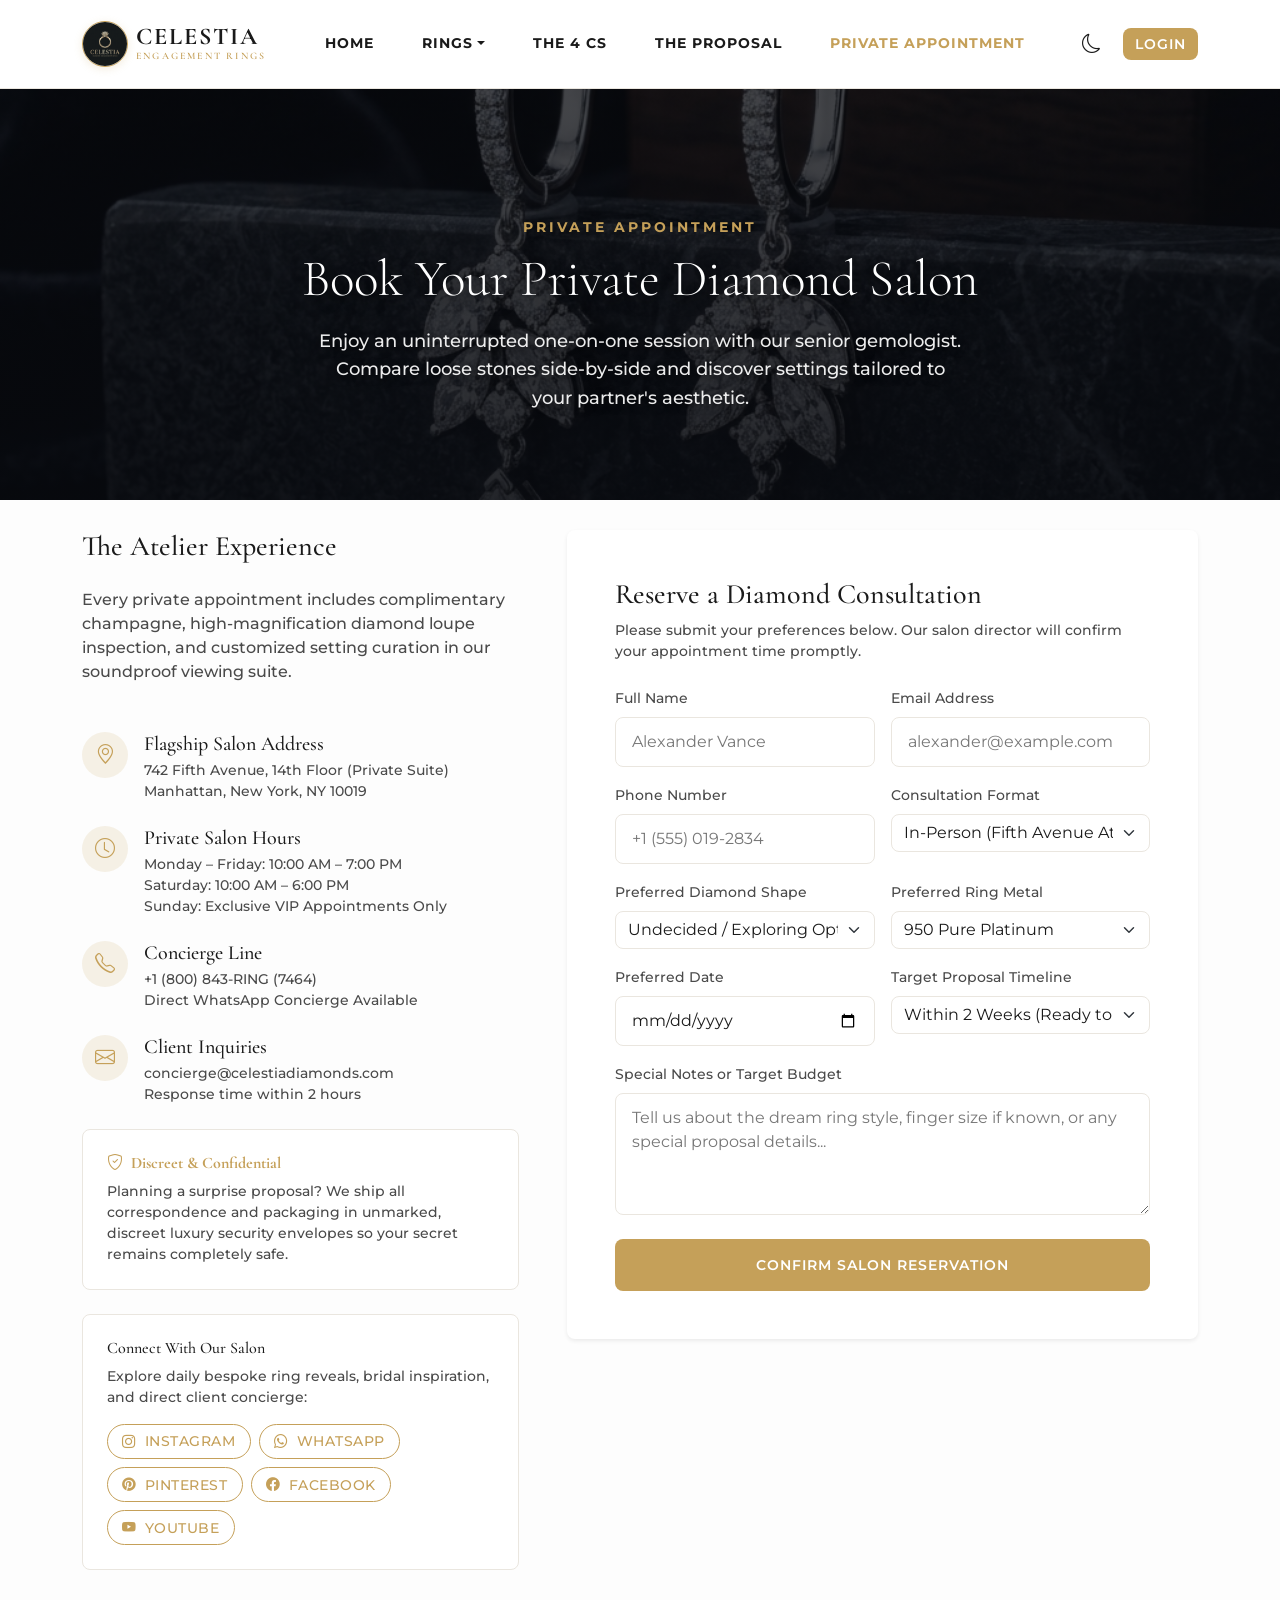
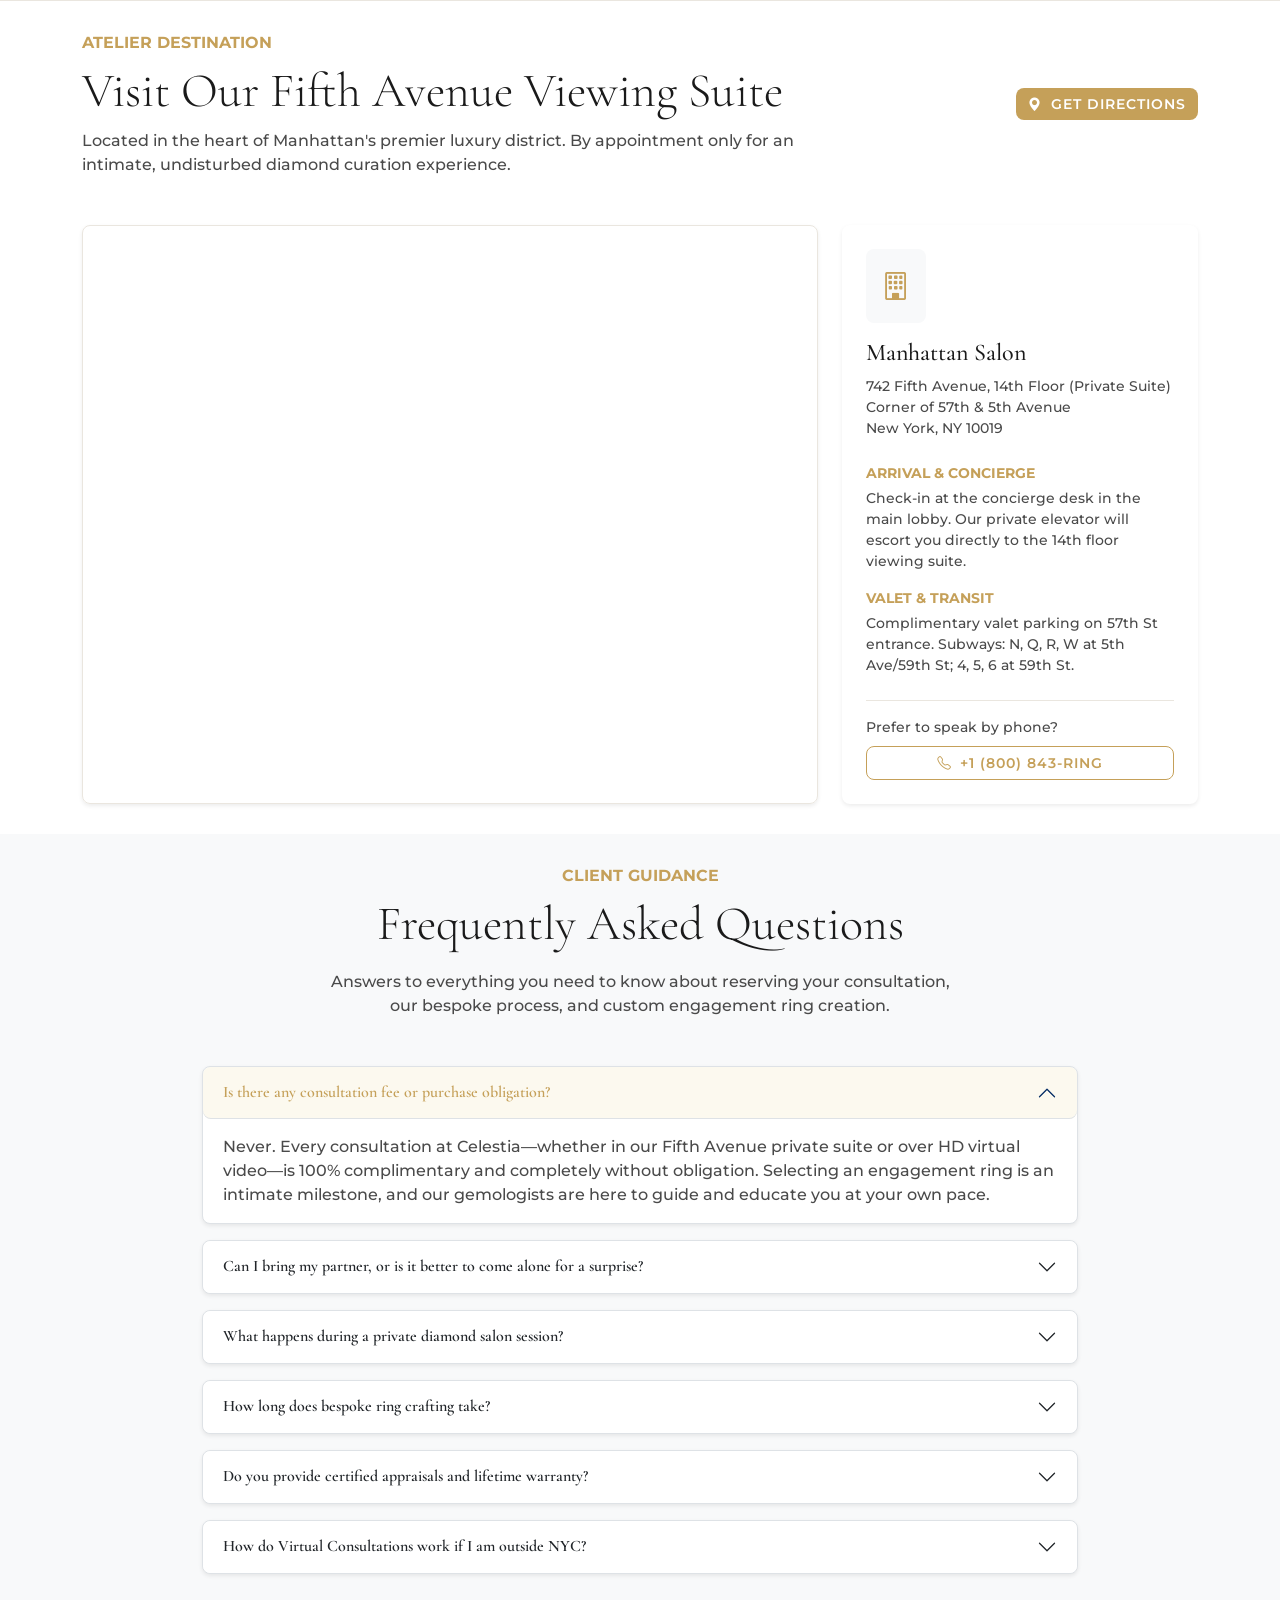
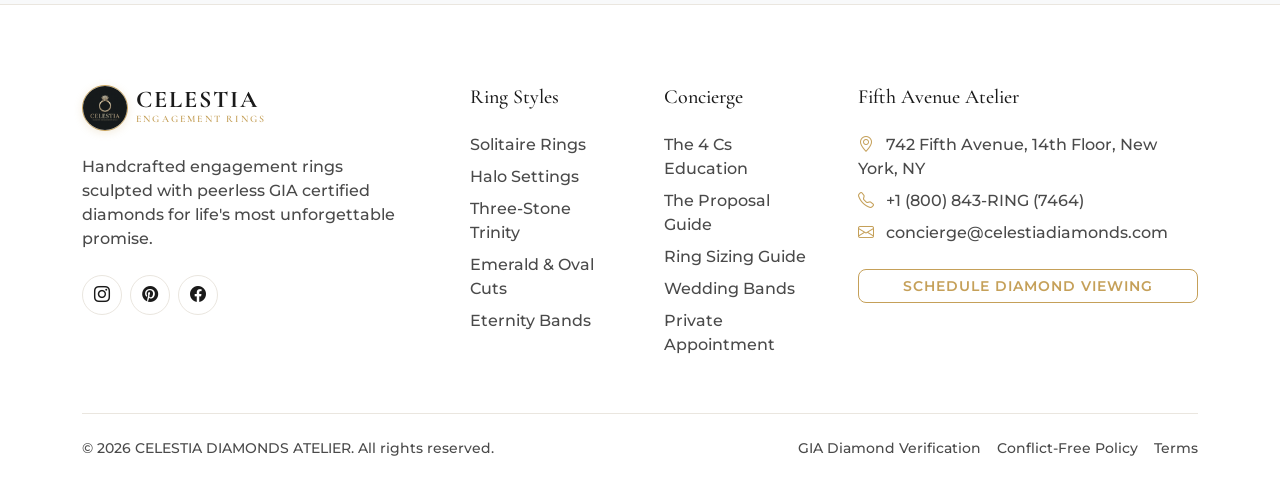
==== commit 3aae13eb: "Fix appointment page icon layout on mobile and 768px, center 4-icon section on 768px, and remove for" ====
--- a/contact.html
+++ b/contact.html
@@ -80,72 +80,86 @@
         <div class="container">
             <div class="row g-5">
                 <div class="col-lg-5">
-                    <h3 class="brand-font mb-4">The Atelier Experience</h3>
-                    <p class="text-secondary mb-5">Every private appointment includes complimentary champagne, high-magnification diamond loupe inspection, and customized setting curation in our soundproof viewing suite.</p>
-
-                    <div class="mb-4 d-flex align-items-start gap-3">
-                        <i class="bi bi-geo-alt fs-3 text-gold"></i>
-                        <div>
-                            <h5 class="brand-font mb-1">Flagship Salon Address</h5>
-                            <p class="text-secondary small mb-0">742 Fifth Avenue, 14th Floor (Private Suite)<br>Manhattan, New York, NY 10019</p>
-                        </div>
-                    </div>
-
-                    <div class="mb-4 d-flex align-items-start gap-3">
-                        <i class="bi bi-clock fs-3 text-gold"></i>
-                        <div>
-                            <h5 class="brand-font mb-1">Private Salon Hours</h5>
-                            <p class="text-secondary small mb-0">Monday – Friday: 10:00 AM – 7:00 PM<br>Saturday: 10:00 AM – 6:00 PM<br>Sunday: Exclusive VIP Appointments Only</p>
-                        </div>
-                    </div>
-
-                    <div class="mb-4 d-flex align-items-start gap-3">
-                        <i class="bi bi-telephone fs-3 text-gold"></i>
-                        <div>
-                            <h5 class="brand-font mb-1">Concierge Line</h5>
-                            <p class="text-secondary small mb-0">+1 (800) 843-RING (7464)<br>Direct WhatsApp Concierge Available</p>
-                        </div>
-                    </div>
-
-                    <div class="mb-4 d-flex align-items-start gap-3">
-                        <i class="bi bi-envelope fs-3 text-gold"></i>
-                        <div>
-                            <h5 class="brand-font mb-1">Client Inquiries</h5>
-                            <p class="text-secondary small mb-0">concierge@celestiadiamonds.com<br>Response time within 2 hours</p>
-                        </div>
-                    </div>
-
-                    <div class="p-4 bg-surface rounded border mt-4" style="border-color: var(--border-color) !important;">
-                        <h6 class="brand-font text-gold mb-2"><i class="bi bi-shield-check me-2"></i>Discreet & Confidential</h6>
-                        <p class="text-secondary small mb-0">Planning a surprise proposal? We ship all correspondence and packaging in unmarked, discreet luxury security envelopes so your secret remains completely safe.</p>
-                    </div>
-
-                    <div class="p-4 bg-surface rounded border mt-4" style="border-color: var(--border-color) !important;">
-                        <h6 class="brand-font mb-2">Connect With Our Salon</h6>
-                        <p class="text-secondary small mb-3">Explore daily bespoke ring reveals, bridal inspiration, and direct client concierge:</p>
-                        <div class="d-flex flex-wrap gap-2 social-media-appointment">
-                            <a href="https://instagram.com" target="_blank" rel="noopener" class="btn btn-sm btn-outline-gold d-inline-flex align-items-center gap-2">
-                                <i class="bi bi-instagram"></i> <span>Instagram</span>
-                            </a>
-                            <a href="https://wa.me/18008437464" target="_blank" rel="noopener" class="btn btn-sm btn-outline-gold d-inline-flex align-items-center gap-2">
-                                <i class="bi bi-whatsapp"></i> <span>WhatsApp</span>
-                            </a>
-                            <a href="https://pinterest.com" target="_blank" rel="noopener" class="btn btn-sm btn-outline-gold d-inline-flex align-items-center gap-2">
-                                <i class="bi bi-pinterest"></i> <span>Pinterest</span>
-                            </a>
-                            <a href="https://facebook.com" target="_blank" rel="noopener" class="btn btn-sm btn-outline-gold d-inline-flex align-items-center gap-2">
-                                <i class="bi bi-facebook"></i> <span>Facebook</span>
-                            </a>
-                            <a href="https://youtube.com" target="_blank" rel="noopener" class="btn btn-sm btn-outline-gold d-inline-flex align-items-center gap-2">
-                                <i class="bi bi-youtube"></i> <span>YouTube</span>
-                            </a>
+                    <div class="atelier-experience-header">
+                        <h3 class="brand-font mb-4">The Atelier Experience</h3>
+                        <p class="text-secondary mb-5">Every private appointment includes complimentary champagne, high-magnification diamond loupe inspection, and customized setting curation in our soundproof viewing suite.</p>
+                    </div>
+
+                    <div class="atelier-icons-wrapper mx-auto mx-lg-0">
+                        <div class="atelier-contact-item mb-4 d-flex align-items-start gap-3">
+                            <div class="contact-icon-badge">
+                                <i class="bi bi-geo-alt"></i>
+                            </div>
+                            <div>
+                                <h5 class="brand-font mb-1">Flagship Salon Address</h5>
+                                <p class="text-secondary small mb-0">742 Fifth Avenue, 14th Floor (Private Suite)<br>Manhattan, New York, NY 10019</p>
+                            </div>
+                        </div>
+
+                        <div class="atelier-contact-item mb-4 d-flex align-items-start gap-3">
+                            <div class="contact-icon-badge">
+                                <i class="bi bi-clock"></i>
+                            </div>
+                            <div>
+                                <h5 class="brand-font mb-1">Private Salon Hours</h5>
+                                <p class="text-secondary small mb-0">Monday – Friday: 10:00 AM – 7:00 PM<br>Saturday: 10:00 AM – 6:00 PM<br>Sunday: Exclusive VIP Appointments Only</p>
+                            </div>
+                        </div>
+
+                        <div class="atelier-contact-item mb-4 d-flex align-items-start gap-3">
+                            <div class="contact-icon-badge">
+                                <i class="bi bi-telephone"></i>
+                            </div>
+                            <div>
+                                <h5 class="brand-font mb-1">Concierge Line</h5>
+                                <p class="text-secondary small mb-0">+1 (800) 843-RING (7464)<br>Direct WhatsApp Concierge Available</p>
+                            </div>
+                        </div>
+
+                        <div class="atelier-contact-item mb-4 d-flex align-items-start gap-3">
+                            <div class="contact-icon-badge">
+                                <i class="bi bi-envelope"></i>
+                            </div>
+                            <div>
+                                <h5 class="brand-font mb-1">Client Inquiries</h5>
+                                <p class="text-secondary small mb-0">concierge@celestiadiamonds.com<br>Response time within 2 hours</p>
+                            </div>
+                        </div>
+                    </div>
+
+                    <div class="atelier-extra-cards mx-auto mx-lg-0">
+                        <div class="p-4 bg-surface rounded border mt-4" style="border-color: var(--border-color) !important;">
+                            <h6 class="brand-font text-gold mb-2"><i class="bi bi-shield-check me-2"></i>Discreet & Confidential</h6>
+                            <p class="text-secondary small mb-0">Planning a surprise proposal? We ship all correspondence and packaging in unmarked, discreet luxury security envelopes so your secret remains completely safe.</p>
+                        </div>
+
+                        <div class="p-4 bg-surface rounded border mt-4" style="border-color: var(--border-color) !important;">
+                            <h6 class="brand-font mb-2">Connect With Our Salon</h6>
+                            <p class="text-secondary small mb-3">Explore daily bespoke ring reveals, bridal inspiration, and direct client concierge:</p>
+                            <div class="d-flex flex-wrap gap-2 social-media-appointment">
+                                <a href="https://instagram.com" target="_blank" rel="noopener" class="btn btn-sm btn-outline-gold d-inline-flex align-items-center gap-2">
+                                    <i class="bi bi-instagram"></i> <span>Instagram</span>
+                                </a>
+                                <a href="https://wa.me/18008437464" target="_blank" rel="noopener" class="btn btn-sm btn-outline-gold d-inline-flex align-items-center gap-2">
+                                    <i class="bi bi-whatsapp"></i> <span>WhatsApp</span>
+                                </a>
+                                <a href="https://pinterest.com" target="_blank" rel="noopener" class="btn btn-sm btn-outline-gold d-inline-flex align-items-center gap-2">
+                                    <i class="bi bi-pinterest"></i> <span>Pinterest</span>
+                                </a>
+                                <a href="https://facebook.com" target="_blank" rel="noopener" class="btn btn-sm btn-outline-gold d-inline-flex align-items-center gap-2">
+                                    <i class="bi bi-facebook"></i> <span>Facebook</span>
+                                </a>
+                                <a href="https://youtube.com" target="_blank" rel="noopener" class="btn btn-sm btn-outline-gold d-inline-flex align-items-center gap-2">
+                                    <i class="bi bi-youtube"></i> <span>YouTube</span>
+                                </a>
+                            </div>
                         </div>
                     </div>
                 </div>
 
                 <!-- Booking Form -->
-                <div class="col-lg-7">
-                    <div class="premium-card p-4 p-md-5 bg-white border-0 shadow-sm rounded">
+                <div class="col-lg-7 align-self-start">
+                    <div class="premium-card appointment-card p-4 p-md-5 bg-white border-0 shadow-sm rounded">
                         <h3 class="brand-font mb-2">Reserve a Diamond Consultation</h3>
                         <p class="text-secondary small mb-4">Please submit your preferences below. Our salon director will confirm your appointment time promptly.</p>
 
--- a/assets/css/style.css
+++ b/assets/css/style.css
@@ -1005,4 +1005,76 @@
 .social-media-appointment .btn:hover {
     transform: translateY(-2px);
     box-shadow: 0 4px 10px rgba(197, 160, 89, 0.25);
+}
+
+/* --- Contact Icon Badge & Atelier Info Layout --- */
+.contact-icon-badge {
+    width: 46px;
+    height: 46px;
+    min-width: 46px;
+    border-radius: 50%;
+    background: rgba(197, 160, 89, 0.14);
+    color: var(--accent-gold);
+    display: inline-flex;
+    align-items: center;
+    justify-content: center;
+    font-size: 1.25rem;
+    flex-shrink: 0;
+    line-height: 1;
+    transition: var(--transition);
+}
+
+.atelier-contact-item:hover .contact-icon-badge {
+    background: var(--accent-gold);
+    color: #FFFFFF;
+    transform: scale(1.08);
+}
+
+.atelier-icons-wrapper {
+    width: 100%;
+}
+
+@media (max-width: 767.98px) {
+    .atelier-icons-wrapper {
+        max-width: 100%;
+    }
+    .atelier-contact-item {
+        gap: 0.85rem !important;
+    }
+    .contact-icon-badge {
+        width: 40px;
+        height: 40px;
+        min-width: 40px;
+        font-size: 1.1rem;
+    }
+}
+
+@media (min-width: 768px) and (max-width: 991.98px) {
+    .atelier-experience-header {
+        text-align: center;
+        max-width: 580px;
+        margin-left: auto;
+        margin-right: auto;
+    }
+    .atelier-icons-wrapper {
+        max-width: 460px;
+        margin-left: auto !important;
+        margin-right: auto !important;
+    }
+    .atelier-extra-cards {
+        max-width: 460px;
+        margin-left: auto !important;
+        margin-right: auto !important;
+    }
+}
+
+/* --- Fix Appointment Form Blank Space --- */
+.appointment-card {
+    height: auto !important;
+}
+
+.appointment-card > *:last-child,
+.appointment-card #appointment-form,
+.premium-card > #appointment-form {
+    margin-top: 0 !important;
 }
